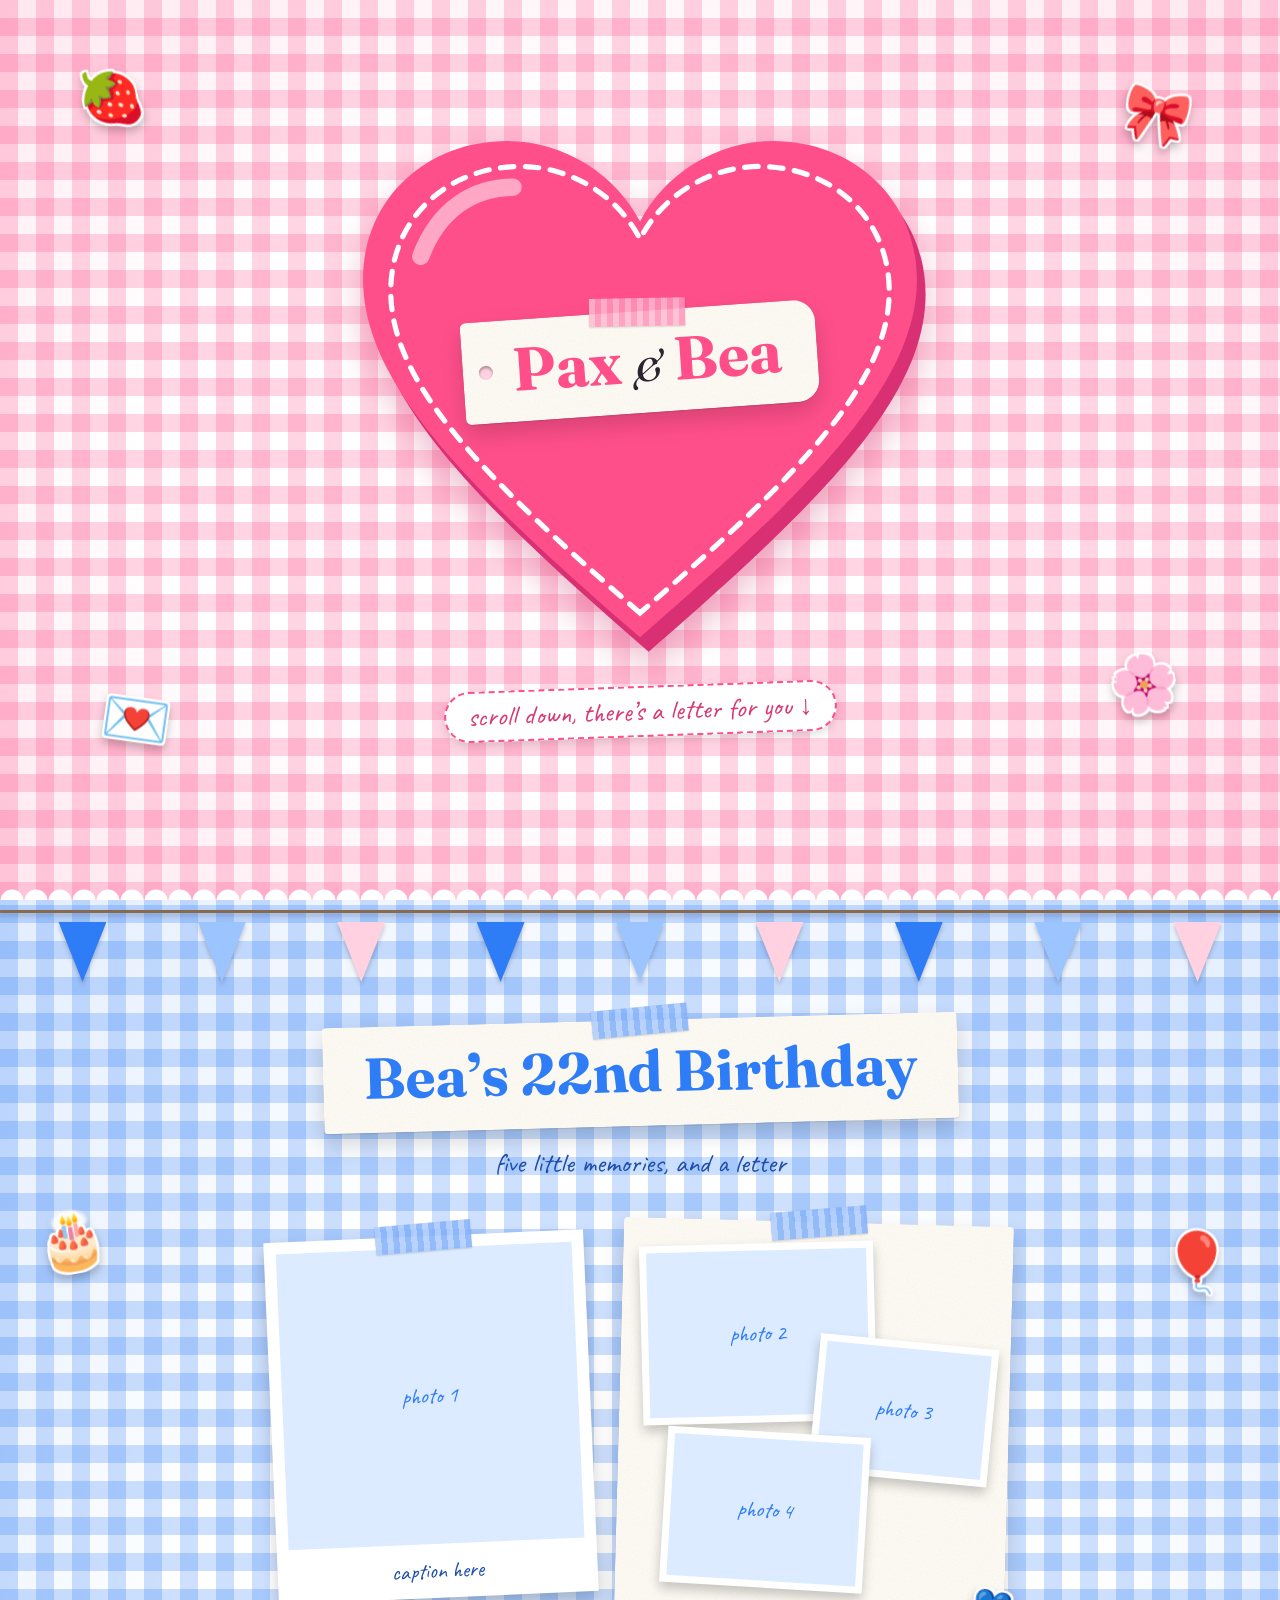
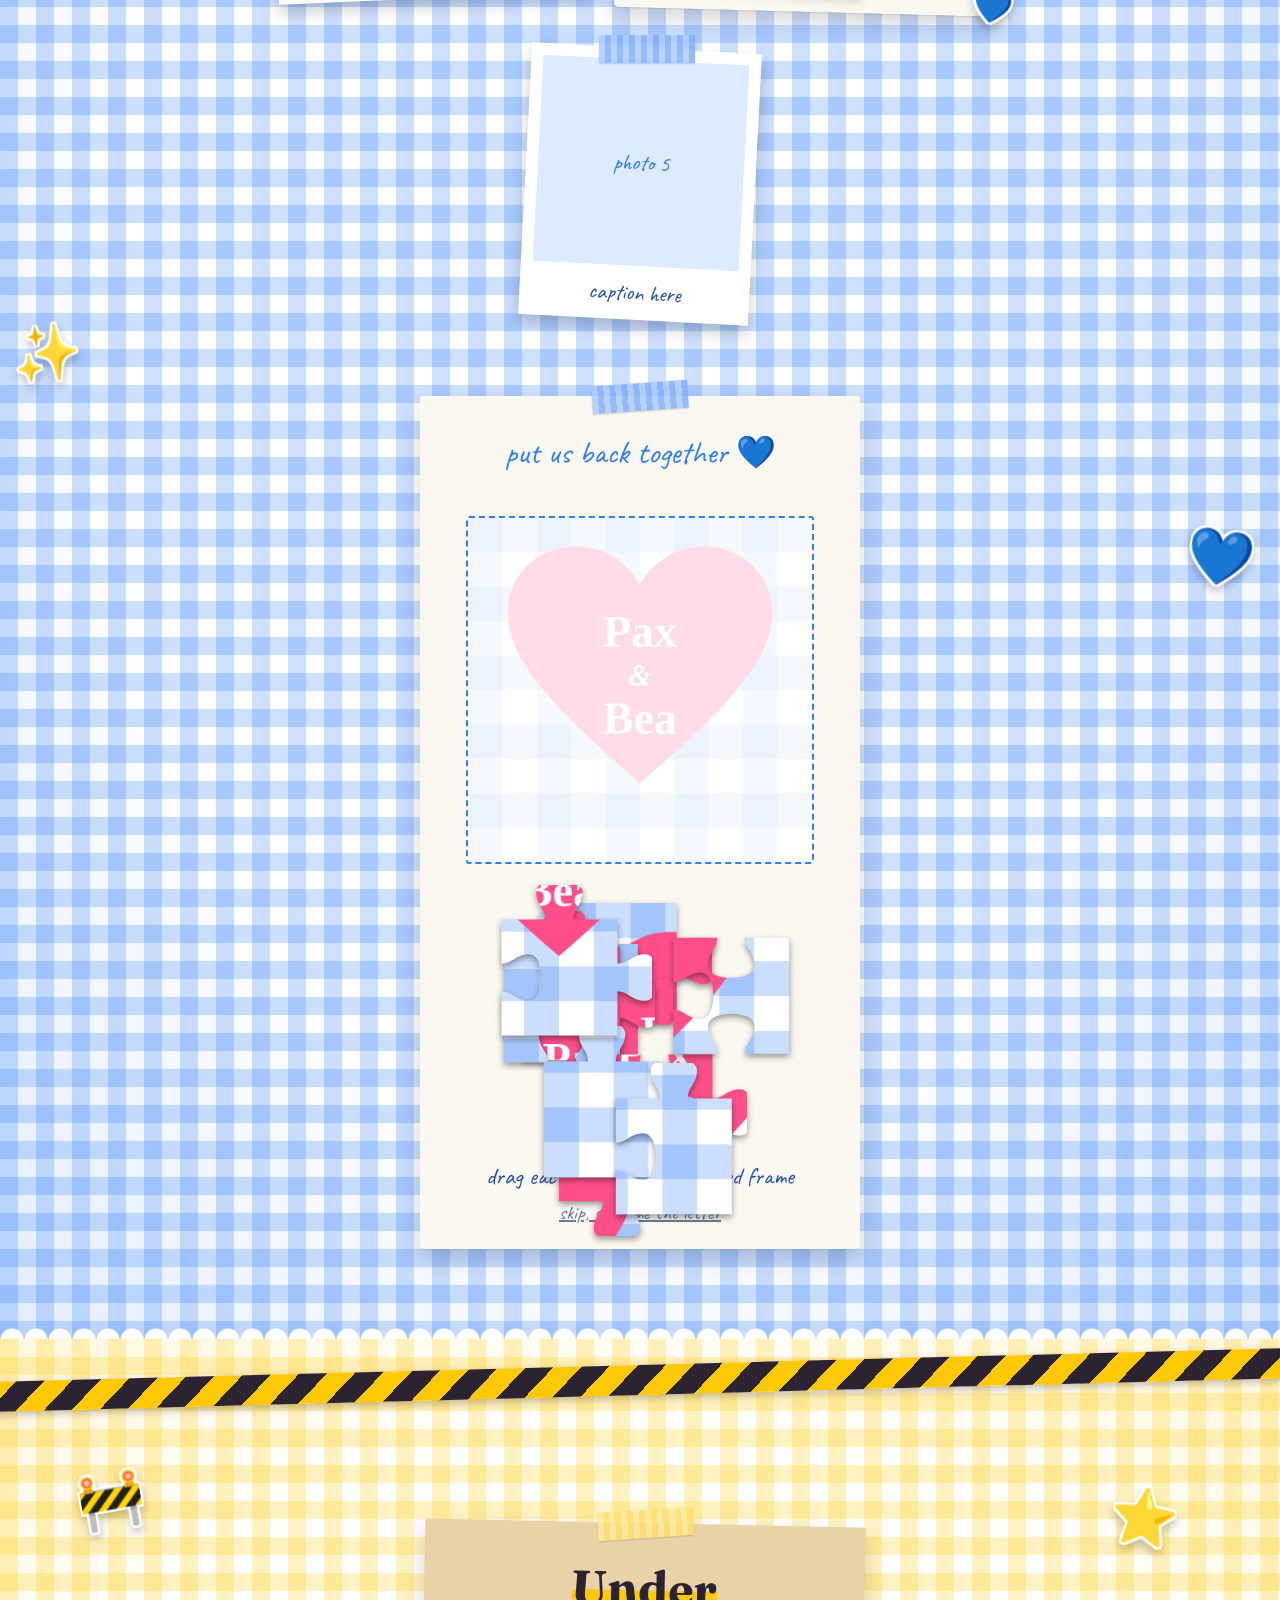
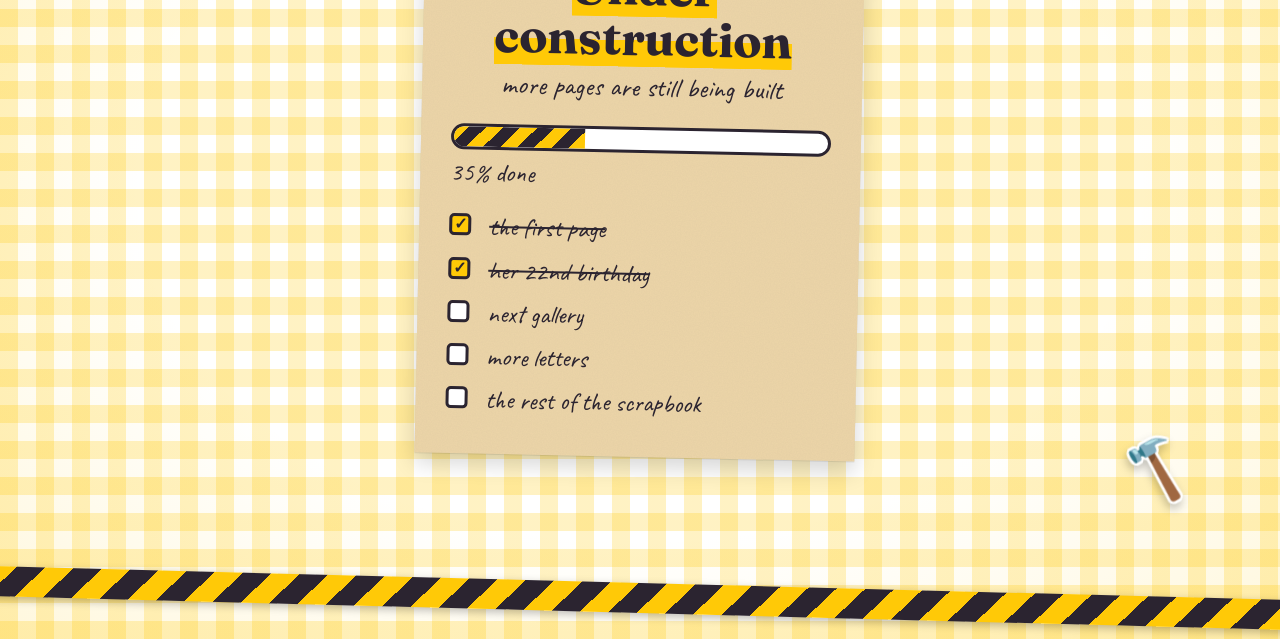
==== pax-and-bea.html @ ce7a35ae "First Commit" ====
<!DOCTYPE html>
<html lang="en">
<head>
<meta charset="utf-8">
<meta name="viewport" content="width=device-width, initial-scale=1, viewport-fit=cover">
<title>Pax &amp; Bea</title>
<link href="https://fonts.googleapis.com/css2?family=Caveat:wght@500;700&family=Fraunces:ital,opsz,wght@0,9..144,700;1,9..144,400;1,9..144,700&display=swap" rel="stylesheet">
<style>
:root{--serif:"Fraunces",Georgia,serif;--hand:"Caveat","Comic Sans MS",cursive;--ink:#2b2430;--cream:#fffdf7;
--grain:url("data:image/svg+xml,%3Csvg xmlns='http://www.w3.org/2000/svg' width='160' height='160'%3E%3Cfilter id='n'%3E%3CfeTurbulence type='fractalNoise' baseFrequency='.8' numOctaves='2'/%3E%3CfeColorMatrix values='0 0 0 0 .45 0 0 0 0 .35 0 0 0 0 .25 0 0 0 .11 0'/%3E%3C/filter%3E%3Crect width='100%25' height='100%25' filter='url(%23n)'/%3E%3C/svg%3E");
color-scheme:light;box-sizing:border-box;padding-top:env(safe-area-inset-top,0px);padding-bottom:env(safe-area-inset-bottom,0px)}
*,*::before,*::after{box-sizing:inherit}
body{margin:0;background:#fff;color:var(--ink);font-family:var(--hand);font-size:1.4rem;line-height:1.3}
section{position:relative;overflow:hidden;min-height:100vh;min-height:100svh;padding:72px 20px 90px;display:flex;flex-direction:column;align-items:center;justify-content:center;text-align:center;--g:color-mix(in srgb,var(--c) 24%,transparent);
 background:radial-gradient(ellipse at center,transparent 55%,color-mix(in srgb,var(--c) 14%,transparent)),repeating-linear-gradient(0deg,var(--g) 0 18px,transparent 18px 36px),repeating-linear-gradient(90deg,var(--g) 0 18px,transparent 18px 36px),#fff}
section::after{content:"";position:absolute;left:0;right:0;bottom:-1px;height:14px;background:radial-gradient(circle at 12px 14px,#fff 11px,transparent 12px) 0 0/24px 14px repeat-x}
#construction::after{display:none}
h1,h2{font-family:var(--serif);margin:0;line-height:1.05;font-weight:700}
.st{position:absolute;font-size:clamp(2rem,7vw,3.4rem);transform:rotate(var(--r));filter:drop-shadow(2px 0 0 #fff) drop-shadow(-2px 0 0 #fff) drop-shadow(0 2px 0 #fff) drop-shadow(0 -2px 0 #fff) drop-shadow(0 5px 4px rgba(0,0,0,.22));z-index:3;pointer-events:none}
.tape{position:absolute;width:96px;height:28px;top:-13px;left:calc(50% - 48px);transform:rotate(var(--r,-4deg));z-index:2;opacity:.85;box-shadow:0 1px 2px rgba(0,0,0,.18);
 background:repeating-linear-gradient(90deg,rgba(255,255,255,.35) 0 6px,transparent 6px 12px),color-mix(in srgb,var(--c) 60%,#fff)}
.paper{position:relative;background:var(--grain),var(--cream);box-shadow:0 10px 22px rgba(0,0,0,.16),0 1px 0 rgba(0,0,0,.08)}

/* title */
#title{--c:#ff4f8b}
.heartwrap{position:relative;width:min(92vw,600px);animation:beat 1.6s ease-out 1}
.heartwrap svg{width:100%;height:auto;display:block;filter:drop-shadow(0 18px 18px rgba(200,40,100,.32))}
.label{position:absolute;left:50%;top:45%;transform:translate(-50%,-50%) rotate(-4deg);padding:18px 36px 20px 50px;border-radius:6px 22px 22px 6px;white-space:nowrap}
.label::after{content:"";position:absolute;left:16px;top:50%;margin-top:-7px;width:14px;height:14px;border-radius:50%;background:#ffd1e1;box-shadow:inset 0 2px 3px rgba(0,0,0,.35)}
.label h1{font-size:clamp(2rem,9vw,3.8rem);color:#ff4f8b}
.label h1 i{font-weight:400;font-size:.7em;color:var(--ink)}
.note{margin-top:26px;font-size:1.7rem;color:#d63a74;transform:rotate(-2deg);background:#fff;padding:6px 22px;border-radius:30px;box-shadow:0 4px 10px rgba(0,0,0,.12);border:2px dashed #ff4f8b}
@keyframes beat{0%{transform:scale(.8)}30%{transform:scale(1.05)}50%{transform:scale(.98)}70%{transform:scale(1.03)}100%{transform:scale(1)}}

/* birthday */
#birthday{--c:#2f7df6;justify-content:flex-start;padding-top:120px}
.bunt{position:absolute;top:0;left:0;right:0;height:86px;display:flex;justify-content:space-around;padding:14px 1% 0;filter:drop-shadow(0 3px 2px rgba(0,0,0,.2))}
.bunt::before{content:"";position:absolute;left:-2%;right:-2%;top:10px;border-top:3px solid #8a6a4f;border-radius:50%/20px}
.bunt i{flex:1;max-width:48px;height:60px;margin-top:8px;clip-path:polygon(0 0,100% 0,50% 100%);background:#2f7df6}
.bunt i:nth-child(3n+2){background:#9cc4ff}.bunt i:nth-child(3n){background:#ffd1e1}
.ribbon{padding:22px 40px 24px;margin-bottom:6px;transform:rotate(-1.5deg);border-radius:4px}
.ribbon h2{font-size:clamp(2rem,7vw,3.6rem);color:#2f7df6}
.sub{font-size:1.7rem;margin:14px 0 40px;color:#1f4fa8}
.board{display:flex;flex-wrap:wrap;justify-content:center;align-items:center;gap:36px 28px;width:min(100%,980px)}
.pol{position:relative;background:#fff;padding:12px 12px 54px;width:min(44vw,230px);margin:0;box-shadow:0 8px 16px rgba(0,0,0,.2);transform:rotate(var(--r,-2deg));transition:transform .25s}
.pol:hover{transform:rotate(0) scale(1.04);z-index:4}
.pol:first-child{width:min(86vw,320px);--r:-2.5deg}.pol:last-child{--r:3deg}
.img{position:relative;aspect-ratio:1;background:#dcebff;display:flex;align-items:center;justify-content:center;color:#2f7df6;overflow:hidden}
.img img{position:absolute;inset:0;width:100%;height:100%;object-fit:cover}
.pol p{position:absolute;left:0;right:0;bottom:13px;margin:0;color:#1f4fa8}
.collage{position:relative;width:min(92vw,390px);aspect-ratio:1;transform:rotate(1.5deg);border-radius:4px}
.collage .c{position:absolute;background:#fff;padding:7px;box-shadow:0 6px 12px rgba(0,0,0,.22)}
.collage .img{aspect-ratio:4/3}
.c1{left:5%;top:6%;width:60%;transform:rotate(-3deg)}.c2{right:4%;top:30%;width:46%;transform:rotate(4deg)}.c3{left:12%;bottom:6%;width:52%;transform:rotate(2deg)}

/* puzzle */
.puzzle{margin-top:76px;padding:36px 16px 16px;width:min(100%,440px);border-radius:4px}
.ptitle{font-size:2rem;margin:0 0 8px;color:#2f7df6}
.stage{position:relative;width:100%;touch-action:pan-y}
.ghost{position:absolute;border:2px dashed #2f7df6;border-radius:3px}
.pc{position:absolute;cursor:grab;touch-action:none;filter:drop-shadow(0 3px 3px rgba(0,0,0,.4))}
.pc.up{cursor:grabbing;filter:drop-shadow(0 12px 10px rgba(0,0,0,.35))}
.pc.lock{filter:none;pointer-events:none;transition:left .15s,top .15s}
.pi{width:100%;height:100%}
.pmsg{margin:6px 0 0;font-size:1.5rem;color:#1f4fa8}
.skip{font-family:var(--hand);font-size:1.25rem;background:none;border:0;color:#6a7b9a;text-decoration:underline;cursor:pointer;padding:8px}
.letter{position:relative;margin-top:70px;width:min(100%,600px);padding:52px 30px 30px 62px;text-align:left;transform:rotate(.8deg);
 background:var(--grain),repeating-linear-gradient(transparent 0 33px,#bcd5ff 33px 34px) 0 24px,var(--cream);box-shadow:0 10px 22px rgba(0,0,0,.18)}
.letter::before{content:"";position:absolute;left:46px;top:0;bottom:0;border-left:2px solid #ff9bb8}
.letter p{margin:0 0 34px;font-size:1.65rem;line-height:34px}
.letter .sign{text-align:right;color:#2f7df6;font-size:2rem;margin:0}
.stamp{position:absolute;right:18px;top:14px;width:58px;height:72px;background:#fff;border:3px dotted #2f7df6;display:grid;place-items:center;font:700 1.8rem var(--serif);color:#2f7df6;transform:rotate(4deg);box-shadow:0 2px 4px rgba(0,0,0,.15)}
.letter.locked{display:none}
.letter.reveal{animation:slide .9s ease-out}
@keyframes slide{from{opacity:0;transform:translateY(50px) rotate(.8deg)}to{opacity:1;transform:rotate(.8deg)}}

/* construction */
#construction{--c:#ffc907}
.hz{position:absolute;left:-5%;width:110%;height:30px;background:repeating-linear-gradient(-45deg,#ffc907 0 20px,#2b2430 20px 40px);box-shadow:0 3px 8px rgba(0,0,0,.25);z-index:2}
.hz.t{top:26px;transform:rotate(-1.5deg)}.hz.b{bottom:26px;transform:rotate(1.5deg)}
.kraft{background:var(--grain),#ecd5a8;padding:40px 30px 32px;width:min(100%,440px);transform:rotate(1.2deg);margin-top:20px;text-align:left}
.kraft h2{font-size:clamp(2rem,7vw,3rem);text-align:center;margin-bottom:6px}
.kraft h2 span{background:linear-gradient(transparent 55%,#ffc907 55%)}
.kraft .sub{text-align:center;color:var(--ink);margin:6px 0 22px}
.bar{height:26px;border-radius:13px;background:#fff;border:3px solid var(--ink);overflow:hidden}
.bar i{display:block;width:35%;height:100%;background:repeating-linear-gradient(-45deg,#ffc907 0 12px,#2b2430 12px 24px)}
.pct{font-size:1.6rem;margin:6px 0 16px}
ul{list-style:none;margin:0;padding:0}
li{padding:5px 0 5px 40px;position:relative;font-size:1.6rem}
li::before{content:"";position:absolute;left:0;top:9px;width:22px;height:22px;border:3px solid var(--ink);border-radius:5px;background:#fff}
li.done::before{background:#ffc907;content:"✓";font-size:1rem;text-align:center;line-height:16px;font-weight:700}
li.done{text-decoration:line-through;text-decoration-thickness:2px}
@media (max-width:520px){.letter{padding:48px 16px 24px 44px}.letter::before{left:30px}.label{padding:14px 20px 16px 38px}.label::after{left:12px}}
@media (prefers-reduced-motion:reduce){.heartwrap,.letter.reveal{animation:none}.pol{transition:none}}
</style>
</head>
<body>

<section id="title">
  <span class="st" style="--r:-12deg;top:7%;left:6%">🍓</span>
  <span class="st" style="--r:14deg;top:9%;right:7%">🎀</span>
  <span class="st" style="--r:8deg;bottom:16%;left:8%">💌</span>
  <span class="st" style="--r:-10deg;bottom:20%;right:8%">🌸</span>
  <div class="heartwrap">
    <svg viewBox="-2 -2 104 94" role="img" aria-label="A stitched pink heart">
      <path fill="#d83073" transform="translate(1.5 2.5)" d="M50 88C20 62 2 44 2 26 2 12 13 2 27 2c10 0 19 6 23 14C54 8 63 2 73 2c14 0 25 10 25 24 0 18-18 36-48 62z"/>
      <path fill="#ff4f8b" d="M50 88C20 62 2 44 2 26 2 12 13 2 27 2c10 0 19 6 23 14C54 8 63 2 73 2c14 0 25 10 25 24 0 18-18 36-48 62z"/>
      <path fill="none" stroke="#fff" stroke-width="1" stroke-dasharray="2.6 2.2" stroke-linecap="round" transform="translate(50 46) scale(.9) translate(-50 -46)" d="M50 88C20 62 2 44 2 26 2 12 13 2 27 2c10 0 19 6 23 14C54 8 63 2 73 2c14 0 25 10 25 24 0 18-18 36-48 62z"/>
      <path d="M12 22c3-8 9-12 16-12" stroke="#fff" stroke-width="3" stroke-linecap="round" fill="none" opacity=".5"/>
    </svg>
    <div class="label paper"><span class="tape" style="--r:3deg"></span><h1>Pax <i>&amp;</i> Bea</h1></div>
  </div>
  <p class="note">scroll down, there’s a letter for you ↓</p>
</section>

<section id="birthday">
  <div class="bunt"><i></i><i></i><i></i><i></i><i></i><i></i><i></i><i></i><i></i></div>
  <span class="st" style="--r:-10deg;top:15%;left:3%">🎂</span>
  <span class="st" style="--r:12deg;top:16%;right:4%">🎈</span>
  <span class="st" style="--r:-6deg;top:50%;left:1%">✨</span>
  <span class="st" style="--r:9deg;top:60%;right:2%">💙</span>
  <div class="ribbon paper"><span class="tape"></span><h2>Bea’s 22nd Birthday</h2></div>
  <p class="sub">five little memories, and a letter</p>
  <div class="board">
    <!-- Photos: put <img src="photos/1.jpg" alt="..."> inside each .img div. Edit captions in the <p>. -->
    <figure class="pol"><span class="tape"></span><div class="img">photo 1</div><p>caption here</p></figure>
    <div class="collage paper"><span class="tape" style="--r:-6deg"></span>
      <div class="c c1"><div class="img">photo 2</div></div>
      <div class="c c2"><div class="img">photo 3</div></div>
      <div class="c c3"><div class="img">photo 4</div></div>
      <span class="st" style="--r:10deg;right:-8px;bottom:-12px;font-size:2rem">💙</span>
    </div>
    <figure class="pol"><span class="tape" style="--r:-3deg"></span><div class="img">photo 5</div><p>caption here</p></figure>
  </div>

  <!-- Puzzle photo: save your picture as photos/puzzle.jpg (it is cropped to a square). Until then a heart placeholder is used. -->
  <div class="puzzle paper">
    <span class="tape"></span>
    <p class="ptitle">put us back together 💙</p>
    <div class="stage" id="stage"></div>
    <p class="pmsg" id="pmsg">drag each piece onto the dotted frame</p>
    <button class="skip" id="skip" type="button">skip, show me the letter</button>
  </div>

  <article class="letter locked" id="letter">
    <span class="st" style="--r:-20deg;top:-26px;left:14px;font-size:2.4rem">📎</span>
    <div class="stamp">22</div>
    <p>Dear Bea,</p>
    <p>Your letter goes here. Start with the first thing you want her to read, then the memory you can’t stop thinking about.</p>
    <p>Happy 22nd, my love.</p>
    <p class="sign">Pax</p>
  </article>
</section>

<section id="construction">
  <div class="hz t"></div><div class="hz b"></div>
  <span class="st" style="--r:-10deg;top:14%;left:6%">🚧</span>
  <span class="st" style="--r:12deg;bottom:15%;right:7%">🔨</span>
  <span class="st" style="--r:8deg;top:16%;right:8%">⭐</span>
  <div class="kraft paper">
    <span class="tape" style="--r:-5deg"></span>
    <h2><span>Under construction</span></h2>
    <p class="sub">more pages are still being built</p>
    <div class="bar" role="progressbar" aria-valuenow="35" aria-valuemin="0" aria-valuemax="100"><i></i></div>
    <p class="pct">35% done</p>
    <ul>
      <li class="done">the first page</li>
      <li class="done">her 22nd birthday</li>
      <li>next gallery</li>
      <li>more letters</li>
      <li>the rest of the scrapbook</li>
    </ul>
  </div>
</section>

<script>
(function(){
var SRC="photos/puzzle.jpg";
var fb="data:image/svg+xml,"+encodeURIComponent('<svg xmlns="http://www.w3.org/2000/svg" width="300" height="300" viewBox="0 0 300 300"><defs><pattern id="g" width="60" height="60" patternUnits="userSpaceOnUse"><rect width="60" height="60" fill="#fff"/><rect width="30" height="60" fill="#2f7df6" opacity=".25"/><rect width="60" height="30" fill="#2f7df6" opacity=".25"/></pattern></defs><rect width="300" height="300" fill="url(#g)"/><g transform="translate(30 20) scale(2.4)"><path fill="#ff4f8b" d="M50 88C20 62 2 44 2 26 2 12 13 2 27 2c10 0 19 6 23 14C54 8 63 2 73 2c14 0 25 10 25 24 0 18-18 36-48 62z"/></g><g font-family="Georgia,serif" font-weight="700" fill="#fff" text-anchor="middle"><text x="150" y="112" font-size="40">Pax</text><text x="150" y="146" font-size="26" font-style="italic">&amp;</text><text x="150" y="188" font-size="40">Bea</text></g></svg>');
var stage=document.getElementById("stage"),msg=document.getElementById("pmsg"),skip=document.getElementById("skip"),letter=document.getElementById("letter");
var placed=0,z=10;
function show(){letter.classList.remove("locked");letter.classList.add("reveal");skip.hidden=true;letter.scrollIntoView({behavior:"smooth",block:"start"})}
skip.onclick=function(){msg.textContent="no pressure, here it is 💙";show()};
function prep(src,cb){var im=new Image();im.onload=function(){try{var c=document.createElement("canvas"),m=Math.min(im.width,im.height);c.width=c.height=800;c.getContext("2d").drawImage(im,(im.width-m)/2,(im.height-m)/2,m,m,0,0,800,800);cb(c.toDataURL("image/jpeg",.9))}catch(e){cb(src)}};im.onerror=function(){if(src!==fb)prep(fb,cb)};im.src=src}
function build(url){
  var W=stage.clientWidth,s=Math.min(118,Math.floor(W/3.5)),p=Math.round(s*.3),B=s*3,ox=Math.round((W-B)/2),oy=p,bs=s+2*p;
  stage.style.height=(B+2*p+s*2.2)+"px";
  var g=document.createElement("div");g.className="ghost";
  g.style.cssText="left:"+ox+"px;top:"+oy+"px;width:"+B+"px;height:"+B+"px;background:linear-gradient(rgba(255,255,255,.8),rgba(255,255,255,.8)),url("+url+") 0 0/100% 100%";
  stage.appendChild(g);
  function wash(){var a=.8*(9-placed)/9;g.style.background="linear-gradient(rgba(255,255,255,"+a+"),rgba(255,255,255,"+a+")),url("+url+") 0 0/100% 100%"}
  var H=[],V=[],r,c,i;
  for(r=0;r<3;r++){H[r]=[];V[r]=[];for(c=0;c<3;c++){H[r][c]=Math.random()<.5?1:-1;V[r][c]=Math.random()<.5?1:-1}}
  function dir(r,c,k){return k==0?(r?-V[r-1][c]:0):k==1?(c<2?H[r][c]:0):k==2?(r<2?V[r][c]:0):(c?-H[r][c-1]:0)}
  var S=[[0,0],[s,0],[s,s],[0,s]],U=[[1,0],[0,1],[-1,0],[0,-1]],N=[[0,-1],[1,0],[0,1],[-1,0]];
  function path(r,c){
    var o="",k;
    for(k=0;k<4;k++){
      var d=dir(r,c,k);
      var q=function(a,b){return (p+S[k][0]+U[k][0]*a*s+N[k][0]*b*s*d).toFixed(2)+" "+(p+S[k][1]+U[k][1]*a*s+N[k][1]*b*s*d).toFixed(2)};
      if(!k)o+="M"+q(0,0);
      o+=d?"L"+q(.38,0)+"C"+q(.38,.1)+","+q(.3,.12)+","+q(.3,.24)+"C"+q(.3,.38)+","+q(.7,.38)+","+q(.7,.24)+"C"+q(.7,.12)+","+q(.62,.1)+","+q(.62,0)+"L"+q(1,0):"L"+q(1,0);
    }
    return o+"Z";
  }
  for(r=0;r<3;r++)for(c=0;c<3;c++)(function(r,c){
    var el=document.createElement("div"),pi=document.createElement("div");
    el.className="pc";pi.className="pi";
    pi.style.clipPath="path('"+path(r,c)+"')";
    pi.style.background="url("+url+") "+(p-c*s)+"px "+(p-r*s)+"px/"+B+"px "+B+"px";
    el.appendChild(pi);
    var tx=ox+c*s-p,ty=oy+r*s-p;
    el.style.cssText="width:"+bs+"px;height:"+bs+"px;left:"+Math.random()*(W-bs)+"px;top:"+(oy+B+Math.random()*(s*2.2-p))+"px";
    var dx=0,dy=0;
    el.onpointerdown=function(e){el.setPointerCapture(e.pointerId);dx=e.clientX-el.offsetLeft;dy=e.clientY-el.offsetTop;el.style.zIndex=++z;el.classList.add("up");e.preventDefault()};
    el.onpointermove=function(e){if(el.hasPointerCapture(e.pointerId)){el.style.left=(e.clientX-dx)+"px";el.style.top=(e.clientY-dy)+"px"}};
    el.onpointerup=function(){
      el.classList.remove("up");
      if(Math.hypot(el.offsetLeft-tx,el.offsetTop-ty)<s*.35){
        el.classList.add("lock");el.style.left=tx+"px";el.style.top=ty+"px";el.style.zIndex=1;placed++;wash();
        msg.textContent=placed+" of 9 in place";
        if(placed==9){msg.textContent="you did it! 💗 your letter is coming up";skip.hidden=true;g.style.border="0";setTimeout(show,1300)}
      }
    };
    stage.appendChild(el);
  })(r,c);
}
prep(SRC,build);
})();
</script>
</body>
</html>
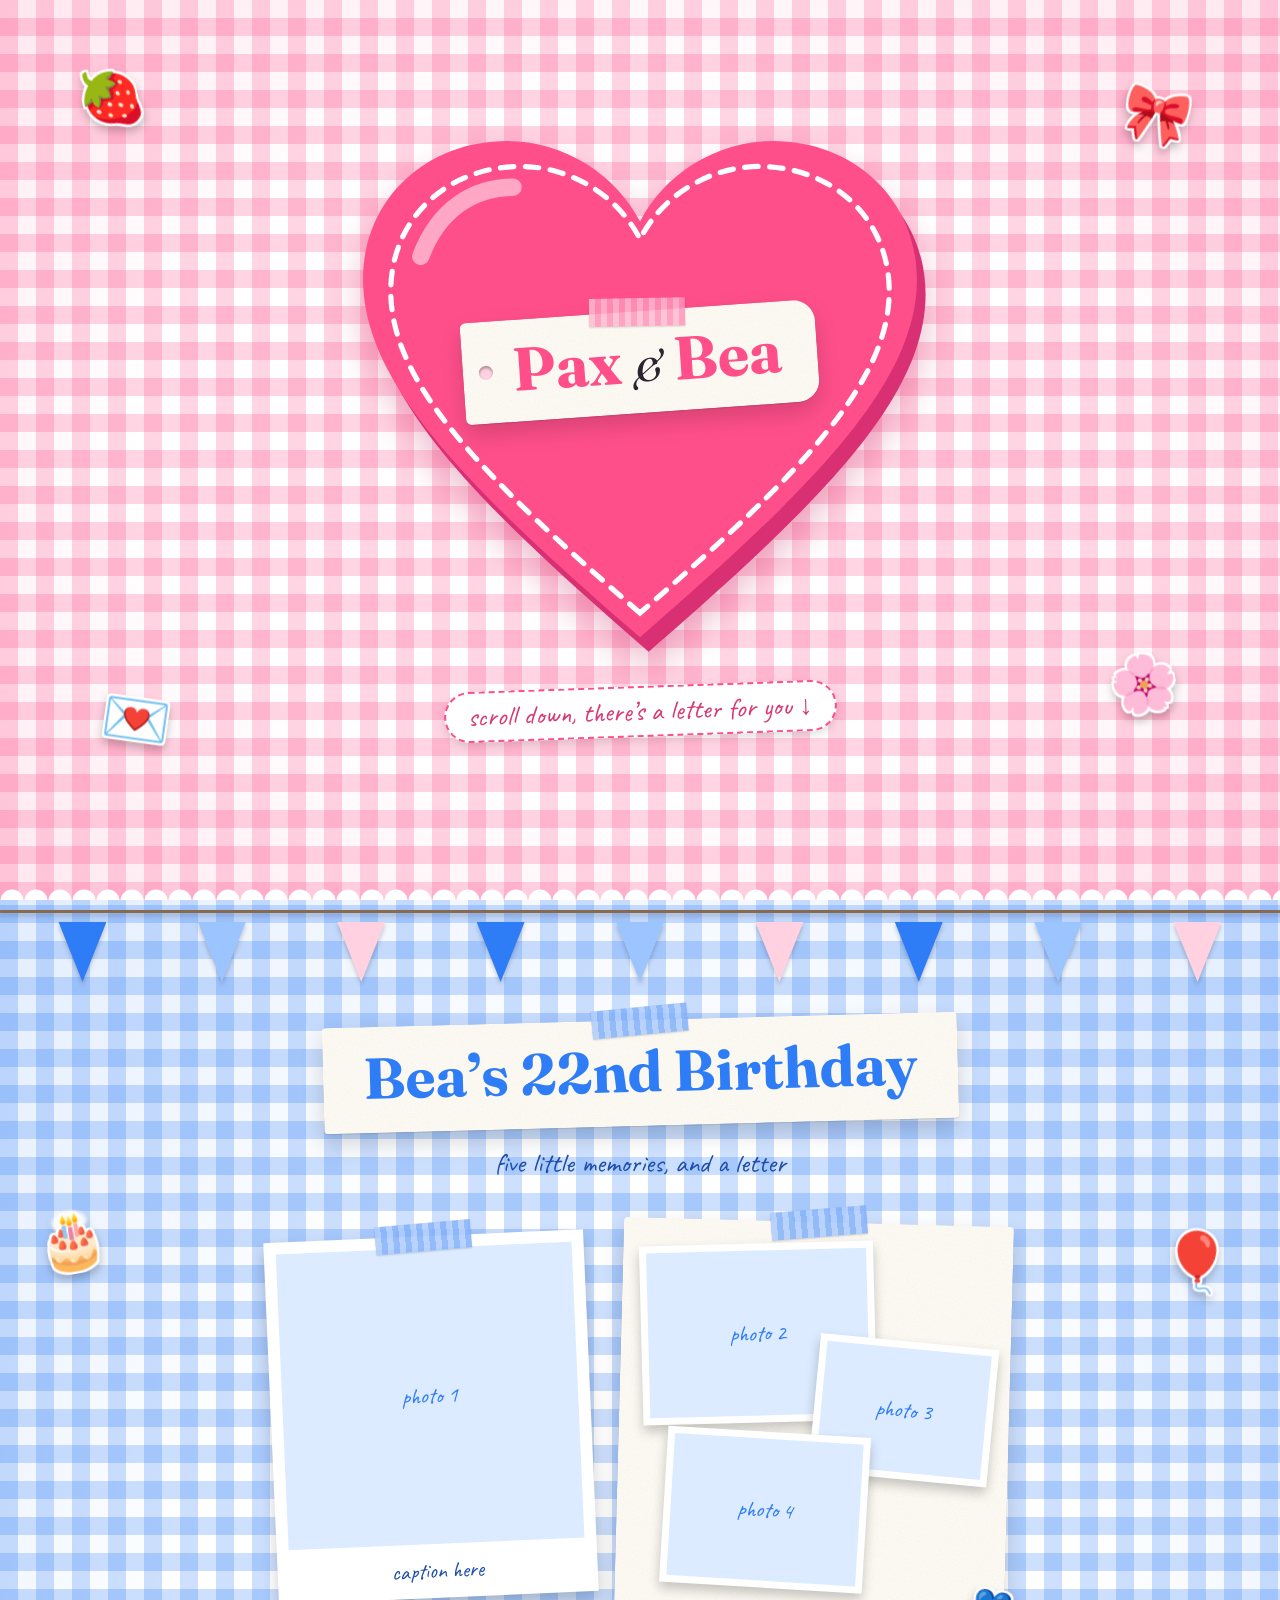
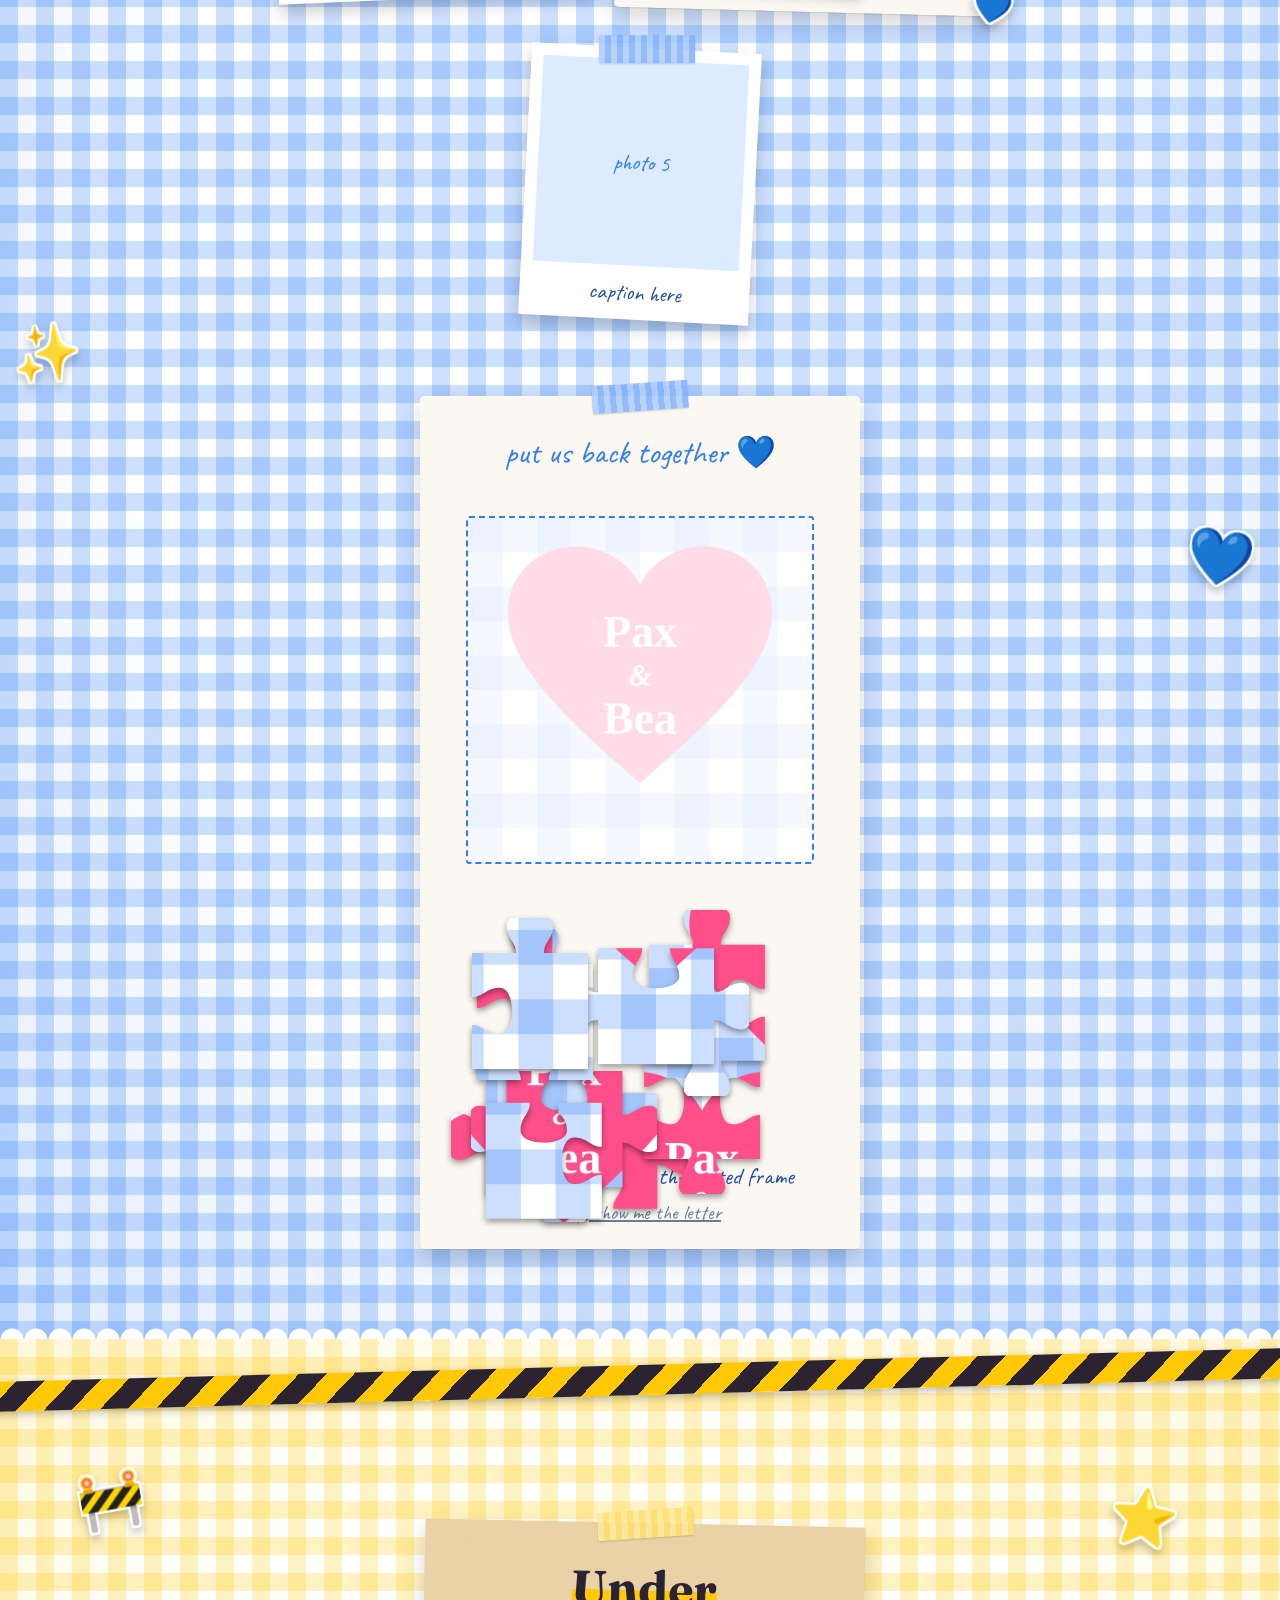
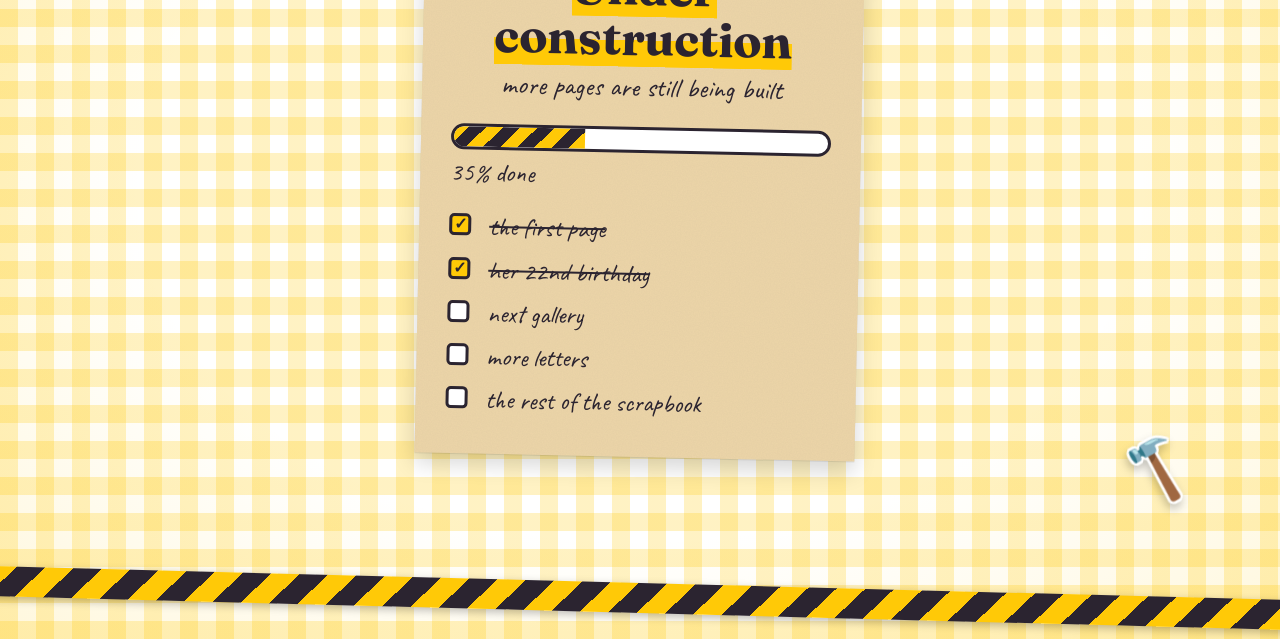
==== commit e94cdd40: "Split main file into three files html, css, and js" ====
--- a/pax-and-bea.html
+++ b/pax-and-bea.html
@@ -5,94 +5,7 @@
 <meta name="viewport" content="width=device-width, initial-scale=1, viewport-fit=cover">
 <title>Pax &amp; Bea</title>
 <link href="https://fonts.googleapis.com/css2?family=Caveat:wght@500;700&family=Fraunces:ital,opsz,wght@0,9..144,700;1,9..144,400;1,9..144,700&display=swap" rel="stylesheet">
-<style>
-:root{--serif:"Fraunces",Georgia,serif;--hand:"Caveat","Comic Sans MS",cursive;--ink:#2b2430;--cream:#fffdf7;
---grain:url("data:image/svg+xml,%3Csvg xmlns='http://www.w3.org/2000/svg' width='160' height='160'%3E%3Cfilter id='n'%3E%3CfeTurbulence type='fractalNoise' baseFrequency='.8' numOctaves='2'/%3E%3CfeColorMatrix values='0 0 0 0 .45 0 0 0 0 .35 0 0 0 0 .25 0 0 0 .11 0'/%3E%3C/filter%3E%3Crect width='100%25' height='100%25' filter='url(%23n)'/%3E%3C/svg%3E");
-color-scheme:light;box-sizing:border-box;padding-top:env(safe-area-inset-top,0px);padding-bottom:env(safe-area-inset-bottom,0px)}
-*,*::before,*::after{box-sizing:inherit}
-body{margin:0;background:#fff;color:var(--ink);font-family:var(--hand);font-size:1.4rem;line-height:1.3}
-section{position:relative;overflow:hidden;min-height:100vh;min-height:100svh;padding:72px 20px 90px;display:flex;flex-direction:column;align-items:center;justify-content:center;text-align:center;--g:color-mix(in srgb,var(--c) 24%,transparent);
- background:radial-gradient(ellipse at center,transparent 55%,color-mix(in srgb,var(--c) 14%,transparent)),repeating-linear-gradient(0deg,var(--g) 0 18px,transparent 18px 36px),repeating-linear-gradient(90deg,var(--g) 0 18px,transparent 18px 36px),#fff}
-section::after{content:"";position:absolute;left:0;right:0;bottom:-1px;height:14px;background:radial-gradient(circle at 12px 14px,#fff 11px,transparent 12px) 0 0/24px 14px repeat-x}
-#construction::after{display:none}
-h1,h2{font-family:var(--serif);margin:0;line-height:1.05;font-weight:700}
-.st{position:absolute;font-size:clamp(2rem,7vw,3.4rem);transform:rotate(var(--r));filter:drop-shadow(2px 0 0 #fff) drop-shadow(-2px 0 0 #fff) drop-shadow(0 2px 0 #fff) drop-shadow(0 -2px 0 #fff) drop-shadow(0 5px 4px rgba(0,0,0,.22));z-index:3;pointer-events:none}
-.tape{position:absolute;width:96px;height:28px;top:-13px;left:calc(50% - 48px);transform:rotate(var(--r,-4deg));z-index:2;opacity:.85;box-shadow:0 1px 2px rgba(0,0,0,.18);
- background:repeating-linear-gradient(90deg,rgba(255,255,255,.35) 0 6px,transparent 6px 12px),color-mix(in srgb,var(--c) 60%,#fff)}
-.paper{position:relative;background:var(--grain),var(--cream);box-shadow:0 10px 22px rgba(0,0,0,.16),0 1px 0 rgba(0,0,0,.08)}
-
-/* title */
-#title{--c:#ff4f8b}
-.heartwrap{position:relative;width:min(92vw,600px);animation:beat 1.6s ease-out 1}
-.heartwrap svg{width:100%;height:auto;display:block;filter:drop-shadow(0 18px 18px rgba(200,40,100,.32))}
-.label{position:absolute;left:50%;top:45%;transform:translate(-50%,-50%) rotate(-4deg);padding:18px 36px 20px 50px;border-radius:6px 22px 22px 6px;white-space:nowrap}
-.label::after{content:"";position:absolute;left:16px;top:50%;margin-top:-7px;width:14px;height:14px;border-radius:50%;background:#ffd1e1;box-shadow:inset 0 2px 3px rgba(0,0,0,.35)}
-.label h1{font-size:clamp(2rem,9vw,3.8rem);color:#ff4f8b}
-.label h1 i{font-weight:400;font-size:.7em;color:var(--ink)}
-.note{margin-top:26px;font-size:1.7rem;color:#d63a74;transform:rotate(-2deg);background:#fff;padding:6px 22px;border-radius:30px;box-shadow:0 4px 10px rgba(0,0,0,.12);border:2px dashed #ff4f8b}
-@keyframes beat{0%{transform:scale(.8)}30%{transform:scale(1.05)}50%{transform:scale(.98)}70%{transform:scale(1.03)}100%{transform:scale(1)}}
-
-/* birthday */
-#birthday{--c:#2f7df6;justify-content:flex-start;padding-top:120px}
-.bunt{position:absolute;top:0;left:0;right:0;height:86px;display:flex;justify-content:space-around;padding:14px 1% 0;filter:drop-shadow(0 3px 2px rgba(0,0,0,.2))}
-.bunt::before{content:"";position:absolute;left:-2%;right:-2%;top:10px;border-top:3px solid #8a6a4f;border-radius:50%/20px}
-.bunt i{flex:1;max-width:48px;height:60px;margin-top:8px;clip-path:polygon(0 0,100% 0,50% 100%);background:#2f7df6}
-.bunt i:nth-child(3n+2){background:#9cc4ff}.bunt i:nth-child(3n){background:#ffd1e1}
-.ribbon{padding:22px 40px 24px;margin-bottom:6px;transform:rotate(-1.5deg);border-radius:4px}
-.ribbon h2{font-size:clamp(2rem,7vw,3.6rem);color:#2f7df6}
-.sub{font-size:1.7rem;margin:14px 0 40px;color:#1f4fa8}
-.board{display:flex;flex-wrap:wrap;justify-content:center;align-items:center;gap:36px 28px;width:min(100%,980px)}
-.pol{position:relative;background:#fff;padding:12px 12px 54px;width:min(44vw,230px);margin:0;box-shadow:0 8px 16px rgba(0,0,0,.2);transform:rotate(var(--r,-2deg));transition:transform .25s}
-.pol:hover{transform:rotate(0) scale(1.04);z-index:4}
-.pol:first-child{width:min(86vw,320px);--r:-2.5deg}.pol:last-child{--r:3deg}
-.img{position:relative;aspect-ratio:1;background:#dcebff;display:flex;align-items:center;justify-content:center;color:#2f7df6;overflow:hidden}
-.img img{position:absolute;inset:0;width:100%;height:100%;object-fit:cover}
-.pol p{position:absolute;left:0;right:0;bottom:13px;margin:0;color:#1f4fa8}
-.collage{position:relative;width:min(92vw,390px);aspect-ratio:1;transform:rotate(1.5deg);border-radius:4px}
-.collage .c{position:absolute;background:#fff;padding:7px;box-shadow:0 6px 12px rgba(0,0,0,.22)}
-.collage .img{aspect-ratio:4/3}
-.c1{left:5%;top:6%;width:60%;transform:rotate(-3deg)}.c2{right:4%;top:30%;width:46%;transform:rotate(4deg)}.c3{left:12%;bottom:6%;width:52%;transform:rotate(2deg)}
-
-/* puzzle */
-.puzzle{margin-top:76px;padding:36px 16px 16px;width:min(100%,440px);border-radius:4px}
-.ptitle{font-size:2rem;margin:0 0 8px;color:#2f7df6}
-.stage{position:relative;width:100%;touch-action:pan-y}
-.ghost{position:absolute;border:2px dashed #2f7df6;border-radius:3px}
-.pc{position:absolute;cursor:grab;touch-action:none;filter:drop-shadow(0 3px 3px rgba(0,0,0,.4))}
-.pc.up{cursor:grabbing;filter:drop-shadow(0 12px 10px rgba(0,0,0,.35))}
-.pc.lock{filter:none;pointer-events:none;transition:left .15s,top .15s}
-.pi{width:100%;height:100%}
-.pmsg{margin:6px 0 0;font-size:1.5rem;color:#1f4fa8}
-.skip{font-family:var(--hand);font-size:1.25rem;background:none;border:0;color:#6a7b9a;text-decoration:underline;cursor:pointer;padding:8px}
-.letter{position:relative;margin-top:70px;width:min(100%,600px);padding:52px 30px 30px 62px;text-align:left;transform:rotate(.8deg);
- background:var(--grain),repeating-linear-gradient(transparent 0 33px,#bcd5ff 33px 34px) 0 24px,var(--cream);box-shadow:0 10px 22px rgba(0,0,0,.18)}
-.letter::before{content:"";position:absolute;left:46px;top:0;bottom:0;border-left:2px solid #ff9bb8}
-.letter p{margin:0 0 34px;font-size:1.65rem;line-height:34px}
-.letter .sign{text-align:right;color:#2f7df6;font-size:2rem;margin:0}
-.stamp{position:absolute;right:18px;top:14px;width:58px;height:72px;background:#fff;border:3px dotted #2f7df6;display:grid;place-items:center;font:700 1.8rem var(--serif);color:#2f7df6;transform:rotate(4deg);box-shadow:0 2px 4px rgba(0,0,0,.15)}
-.letter.locked{display:none}
-.letter.reveal{animation:slide .9s ease-out}
-@keyframes slide{from{opacity:0;transform:translateY(50px) rotate(.8deg)}to{opacity:1;transform:rotate(.8deg)}}
-
-/* construction */
-#construction{--c:#ffc907}
-.hz{position:absolute;left:-5%;width:110%;height:30px;background:repeating-linear-gradient(-45deg,#ffc907 0 20px,#2b2430 20px 40px);box-shadow:0 3px 8px rgba(0,0,0,.25);z-index:2}
-.hz.t{top:26px;transform:rotate(-1.5deg)}.hz.b{bottom:26px;transform:rotate(1.5deg)}
-.kraft{background:var(--grain),#ecd5a8;padding:40px 30px 32px;width:min(100%,440px);transform:rotate(1.2deg);margin-top:20px;text-align:left}
-.kraft h2{font-size:clamp(2rem,7vw,3rem);text-align:center;margin-bottom:6px}
-.kraft h2 span{background:linear-gradient(transparent 55%,#ffc907 55%)}
-.kraft .sub{text-align:center;color:var(--ink);margin:6px 0 22px}
-.bar{height:26px;border-radius:13px;background:#fff;border:3px solid var(--ink);overflow:hidden}
-.bar i{display:block;width:35%;height:100%;background:repeating-linear-gradient(-45deg,#ffc907 0 12px,#2b2430 12px 24px)}
-.pct{font-size:1.6rem;margin:6px 0 16px}
-ul{list-style:none;margin:0;padding:0}
-li{padding:5px 0 5px 40px;position:relative;font-size:1.6rem}
-li::before{content:"";position:absolute;left:0;top:9px;width:22px;height:22px;border:3px solid var(--ink);border-radius:5px;background:#fff}
-li.done::before{background:#ffc907;content:"✓";font-size:1rem;text-align:center;line-height:16px;font-weight:700}
-li.done{text-decoration:line-through;text-decoration-thickness:2px}
-@media (max-width:520px){.letter{padding:48px 16px 24px 44px}.letter::before{left:30px}.label{padding:14px 20px 16px 38px}.label::after{left:12px}}
-@media (prefers-reduced-motion:reduce){.heartwrap,.letter.reveal{animation:none}.pol{transition:none}}
-</style>
+<link rel="stylesheet" href="styles.css">
 </head>
 <body>
 
@@ -173,60 +86,6 @@
   </div>
 </section>
 
-<script>
-(function(){
-var SRC="photos/puzzle.jpg";
-var fb="data:image/svg+xml,"+encodeURIComponent('<svg xmlns="http://www.w3.org/2000/svg" width="300" height="300" viewBox="0 0 300 300"><defs><pattern id="g" width="60" height="60" patternUnits="userSpaceOnUse"><rect width="60" height="60" fill="#fff"/><rect width="30" height="60" fill="#2f7df6" opacity=".25"/><rect width="60" height="30" fill="#2f7df6" opacity=".25"/></pattern></defs><rect width="300" height="300" fill="url(#g)"/><g transform="translate(30 20) scale(2.4)"><path fill="#ff4f8b" d="M50 88C20 62 2 44 2 26 2 12 13 2 27 2c10 0 19 6 23 14C54 8 63 2 73 2c14 0 25 10 25 24 0 18-18 36-48 62z"/></g><g font-family="Georgia,serif" font-weight="700" fill="#fff" text-anchor="middle"><text x="150" y="112" font-size="40">Pax</text><text x="150" y="146" font-size="26" font-style="italic">&amp;</text><text x="150" y="188" font-size="40">Bea</text></g></svg>');
-var stage=document.getElementById("stage"),msg=document.getElementById("pmsg"),skip=document.getElementById("skip"),letter=document.getElementById("letter");
-var placed=0,z=10;
-function show(){letter.classList.remove("locked");letter.classList.add("reveal");skip.hidden=true;letter.scrollIntoView({behavior:"smooth",block:"start"})}
-skip.onclick=function(){msg.textContent="no pressure, here it is 💙";show()};
-function prep(src,cb){var im=new Image();im.onload=function(){try{var c=document.createElement("canvas"),m=Math.min(im.width,im.height);c.width=c.height=800;c.getContext("2d").drawImage(im,(im.width-m)/2,(im.height-m)/2,m,m,0,0,800,800);cb(c.toDataURL("image/jpeg",.9))}catch(e){cb(src)}};im.onerror=function(){if(src!==fb)prep(fb,cb)};im.src=src}
-function build(url){
-  var W=stage.clientWidth,s=Math.min(118,Math.floor(W/3.5)),p=Math.round(s*.3),B=s*3,ox=Math.round((W-B)/2),oy=p,bs=s+2*p;
-  stage.style.height=(B+2*p+s*2.2)+"px";
-  var g=document.createElement("div");g.className="ghost";
-  g.style.cssText="left:"+ox+"px;top:"+oy+"px;width:"+B+"px;height:"+B+"px;background:linear-gradient(rgba(255,255,255,.8),rgba(255,255,255,.8)),url("+url+") 0 0/100% 100%";
-  stage.appendChild(g);
-  function wash(){var a=.8*(9-placed)/9;g.style.background="linear-gradient(rgba(255,255,255,"+a+"),rgba(255,255,255,"+a+")),url("+url+") 0 0/100% 100%"}
-  var H=[],V=[],r,c,i;
-  for(r=0;r<3;r++){H[r]=[];V[r]=[];for(c=0;c<3;c++){H[r][c]=Math.random()<.5?1:-1;V[r][c]=Math.random()<.5?1:-1}}
-  function dir(r,c,k){return k==0?(r?-V[r-1][c]:0):k==1?(c<2?H[r][c]:0):k==2?(r<2?V[r][c]:0):(c?-H[r][c-1]:0)}
-  var S=[[0,0],[s,0],[s,s],[0,s]],U=[[1,0],[0,1],[-1,0],[0,-1]],N=[[0,-1],[1,0],[0,1],[-1,0]];
-  function path(r,c){
-    var o="",k;
-    for(k=0;k<4;k++){
-      var d=dir(r,c,k);
-      var q=function(a,b){return (p+S[k][0]+U[k][0]*a*s+N[k][0]*b*s*d).toFixed(2)+" "+(p+S[k][1]+U[k][1]*a*s+N[k][1]*b*s*d).toFixed(2)};
-      if(!k)o+="M"+q(0,0);
-      o+=d?"L"+q(.38,0)+"C"+q(.38,.1)+","+q(.3,.12)+","+q(.3,.24)+"C"+q(.3,.38)+","+q(.7,.38)+","+q(.7,.24)+"C"+q(.7,.12)+","+q(.62,.1)+","+q(.62,0)+"L"+q(1,0):"L"+q(1,0);
-    }
-    return o+"Z";
-  }
-  for(r=0;r<3;r++)for(c=0;c<3;c++)(function(r,c){
-    var el=document.createElement("div"),pi=document.createElement("div");
-    el.className="pc";pi.className="pi";
-    pi.style.clipPath="path('"+path(r,c)+"')";
-    pi.style.background="url("+url+") "+(p-c*s)+"px "+(p-r*s)+"px/"+B+"px "+B+"px";
-    el.appendChild(pi);
-    var tx=ox+c*s-p,ty=oy+r*s-p;
-    el.style.cssText="width:"+bs+"px;height:"+bs+"px;left:"+Math.random()*(W-bs)+"px;top:"+(oy+B+Math.random()*(s*2.2-p))+"px";
-    var dx=0,dy=0;
-    el.onpointerdown=function(e){el.setPointerCapture(e.pointerId);dx=e.clientX-el.offsetLeft;dy=e.clientY-el.offsetTop;el.style.zIndex=++z;el.classList.add("up");e.preventDefault()};
-    el.onpointermove=function(e){if(el.hasPointerCapture(e.pointerId)){el.style.left=(e.clientX-dx)+"px";el.style.top=(e.clientY-dy)+"px"}};
-    el.onpointerup=function(){
-      el.classList.remove("up");
-      if(Math.hypot(el.offsetLeft-tx,el.offsetTop-ty)<s*.35){
-        el.classList.add("lock");el.style.left=tx+"px";el.style.top=ty+"px";el.style.zIndex=1;placed++;wash();
-        msg.textContent=placed+" of 9 in place";
-        if(placed==9){msg.textContent="you did it! 💗 your letter is coming up";skip.hidden=true;g.style.border="0";setTimeout(show,1300)}
-      }
-    };
-    stage.appendChild(el);
-  })(r,c);
-}
-prep(SRC,build);
-})();
-</script>
+<script src="script.js"></script>
 </body>
 </html>
--- a/styles.css
+++ b/styles.css
@@ -0,0 +1,86 @@
+:root{--serif:"Fraunces",Georgia,serif;--hand:"Caveat","Comic Sans MS",cursive;--ink:#2b2430;--cream:#fffdf7;
+--grain:url("data:image/svg+xml,%3Csvg xmlns='http://www.w3.org/2000/svg' width='160' height='160'%3E%3Cfilter id='n'%3E%3CfeTurbulence type='fractalNoise' baseFrequency='.8' numOctaves='2'/%3E%3CfeColorMatrix values='0 0 0 0 .45 0 0 0 0 .35 0 0 0 0 .25 0 0 0 .11 0'/%3E%3C/filter%3E%3Crect width='100%25' height='100%25' filter='url(%23n)'/%3E%3C/svg%3E");
+color-scheme:light;box-sizing:border-box;padding-top:env(safe-area-inset-top,0px);padding-bottom:env(safe-area-inset-bottom,0px)}
+*,*::before,*::after{box-sizing:inherit}
+body{margin:0;background:#fff;color:var(--ink);font-family:var(--hand);font-size:1.4rem;line-height:1.3}
+section{position:relative;overflow:hidden;min-height:100vh;min-height:100svh;padding:72px 20px 90px;display:flex;flex-direction:column;align-items:center;justify-content:center;text-align:center;--g:color-mix(in srgb,var(--c) 24%,transparent);
+ background:radial-gradient(ellipse at center,transparent 55%,color-mix(in srgb,var(--c) 14%,transparent)),repeating-linear-gradient(0deg,var(--g) 0 18px,transparent 18px 36px),repeating-linear-gradient(90deg,var(--g) 0 18px,transparent 18px 36px),#fff}
+section::after{content:"";position:absolute;left:0;right:0;bottom:-1px;height:14px;background:radial-gradient(circle at 12px 14px,#fff 11px,transparent 12px) 0 0/24px 14px repeat-x}
+#construction::after{display:none}
+h1,h2{font-family:var(--serif);margin:0;line-height:1.05;font-weight:700}
+.st{position:absolute;font-size:clamp(2rem,7vw,3.4rem);transform:rotate(var(--r));filter:drop-shadow(2px 0 0 #fff) drop-shadow(-2px 0 0 #fff) drop-shadow(0 2px 0 #fff) drop-shadow(0 -2px 0 #fff) drop-shadow(0 5px 4px rgba(0,0,0,.22));z-index:3;pointer-events:none}
+.tape{position:absolute;width:96px;height:28px;top:-13px;left:calc(50% - 48px);transform:rotate(var(--r,-4deg));z-index:2;opacity:.85;box-shadow:0 1px 2px rgba(0,0,0,.18);
+ background:repeating-linear-gradient(90deg,rgba(255,255,255,.35) 0 6px,transparent 6px 12px),color-mix(in srgb,var(--c) 60%,#fff)}
+.paper{position:relative;background:var(--grain),var(--cream);box-shadow:0 10px 22px rgba(0,0,0,.16),0 1px 0 rgba(0,0,0,.08)}
+
+/* title */
+#title{--c:#ff4f8b}
+.heartwrap{position:relative;width:min(92vw,600px);animation:beat 1.6s ease-out 1}
+.heartwrap svg{width:100%;height:auto;display:block;filter:drop-shadow(0 18px 18px rgba(200,40,100,.32))}
+.label{position:absolute;left:50%;top:45%;transform:translate(-50%,-50%) rotate(-4deg);padding:18px 36px 20px 50px;border-radius:6px 22px 22px 6px;white-space:nowrap}
+.label::after{content:"";position:absolute;left:16px;top:50%;margin-top:-7px;width:14px;height:14px;border-radius:50%;background:#ffd1e1;box-shadow:inset 0 2px 3px rgba(0,0,0,.35)}
+.label h1{font-size:clamp(2rem,9vw,3.8rem);color:#ff4f8b}
+.label h1 i{font-weight:400;font-size:.7em;color:var(--ink)}
+.note{margin-top:26px;font-size:1.7rem;color:#d63a74;transform:rotate(-2deg);background:#fff;padding:6px 22px;border-radius:30px;box-shadow:0 4px 10px rgba(0,0,0,.12);border:2px dashed #ff4f8b}
+@keyframes beat{0%{transform:scale(.8)}30%{transform:scale(1.05)}50%{transform:scale(.98)}70%{transform:scale(1.03)}100%{transform:scale(1)}}
+
+/* birthday */
+#birthday{--c:#2f7df6;justify-content:flex-start;padding-top:120px}
+.bunt{position:absolute;top:0;left:0;right:0;height:86px;display:flex;justify-content:space-around;padding:14px 1% 0;filter:drop-shadow(0 3px 2px rgba(0,0,0,.2))}
+.bunt::before{content:"";position:absolute;left:-2%;right:-2%;top:10px;border-top:3px solid #8a6a4f;border-radius:50%/20px}
+.bunt i{flex:1;max-width:48px;height:60px;margin-top:8px;clip-path:polygon(0 0,100% 0,50% 100%);background:#2f7df6}
+.bunt i:nth-child(3n+2){background:#9cc4ff}.bunt i:nth-child(3n){background:#ffd1e1}
+.ribbon{padding:22px 40px 24px;margin-bottom:6px;transform:rotate(-1.5deg);border-radius:4px}
+.ribbon h2{font-size:clamp(2rem,7vw,3.6rem);color:#2f7df6}
+.sub{font-size:1.7rem;margin:14px 0 40px;color:#1f4fa8}
+.board{display:flex;flex-wrap:wrap;justify-content:center;align-items:center;gap:36px 28px;width:min(100%,980px)}
+.pol{position:relative;background:#fff;padding:12px 12px 54px;width:min(44vw,230px);margin:0;box-shadow:0 8px 16px rgba(0,0,0,.2);transform:rotate(var(--r,-2deg));transition:transform .25s}
+.pol:hover{transform:rotate(0) scale(1.04);z-index:4}
+.pol:first-child{width:min(86vw,320px);--r:-2.5deg}.pol:last-child{--r:3deg}
+.img{position:relative;aspect-ratio:1;background:#dcebff;display:flex;align-items:center;justify-content:center;color:#2f7df6;overflow:hidden}
+.img img{position:absolute;inset:0;width:100%;height:100%;object-fit:cover}
+.pol p{position:absolute;left:0;right:0;bottom:13px;margin:0;color:#1f4fa8}
+.collage{position:relative;width:min(92vw,390px);aspect-ratio:1;transform:rotate(1.5deg);border-radius:4px}
+.collage .c{position:absolute;background:#fff;padding:7px;box-shadow:0 6px 12px rgba(0,0,0,.22)}
+.collage .img{aspect-ratio:4/3}
+.c1{left:5%;top:6%;width:60%;transform:rotate(-3deg)}.c2{right:4%;top:30%;width:46%;transform:rotate(4deg)}.c3{left:12%;bottom:6%;width:52%;transform:rotate(2deg)}
+
+/* puzzle */
+.puzzle{margin-top:76px;padding:36px 16px 16px;width:min(100%,440px);border-radius:4px}
+.ptitle{font-size:2rem;margin:0 0 8px;color:#2f7df6}
+.stage{position:relative;width:100%;touch-action:pan-y}
+.ghost{position:absolute;border:2px dashed #2f7df6;border-radius:3px}
+.pc{position:absolute;cursor:grab;touch-action:none;filter:drop-shadow(0 3px 3px rgba(0,0,0,.4))}
+.pc.up{cursor:grabbing;filter:drop-shadow(0 12px 10px rgba(0,0,0,.35))}
+.pc.lock{filter:none;pointer-events:none;transition:left .15s,top .15s}
+.pi{width:100%;height:100%}
+.pmsg{margin:6px 0 0;font-size:1.5rem;color:#1f4fa8}
+.skip{font-family:var(--hand);font-size:1.25rem;background:none;border:0;color:#6a7b9a;text-decoration:underline;cursor:pointer;padding:8px}
+.letter{position:relative;margin-top:70px;width:min(100%,600px);padding:52px 30px 30px 62px;text-align:left;transform:rotate(.8deg);
+ background:var(--grain),repeating-linear-gradient(transparent 0 33px,#bcd5ff 33px 34px) 0 24px,var(--cream);box-shadow:0 10px 22px rgba(0,0,0,.18)}
+.letter::before{content:"";position:absolute;left:46px;top:0;bottom:0;border-left:2px solid #ff9bb8}
+.letter p{margin:0 0 34px;font-size:1.65rem;line-height:34px}
+.letter .sign{text-align:right;color:#2f7df6;font-size:2rem;margin:0}
+.stamp{position:absolute;right:18px;top:14px;width:58px;height:72px;background:#fff;border:3px dotted #2f7df6;display:grid;place-items:center;font:700 1.8rem var(--serif);color:#2f7df6;transform:rotate(4deg);box-shadow:0 2px 4px rgba(0,0,0,.15)}
+.letter.locked{display:none}
+.letter.reveal{animation:slide .9s ease-out}
+@keyframes slide{from{opacity:0;transform:translateY(50px) rotate(.8deg)}to{opacity:1;transform:rotate(.8deg)}}
+
+/* construction */
+#construction{--c:#ffc907}
+.hz{position:absolute;left:-5%;width:110%;height:30px;background:repeating-linear-gradient(-45deg,#ffc907 0 20px,#2b2430 20px 40px);box-shadow:0 3px 8px rgba(0,0,0,.25);z-index:2}
+.hz.t{top:26px;transform:rotate(-1.5deg)}.hz.b{bottom:26px;transform:rotate(1.5deg)}
+.kraft{background:var(--grain),#ecd5a8;padding:40px 30px 32px;width:min(100%,440px);transform:rotate(1.2deg);margin-top:20px;text-align:left}
+.kraft h2{font-size:clamp(2rem,7vw,3rem);text-align:center;margin-bottom:6px}
+.kraft h2 span{background:linear-gradient(transparent 55%,#ffc907 55%)}
+.kraft .sub{text-align:center;color:var(--ink);margin:6px 0 22px}
+.bar{height:26px;border-radius:13px;background:#fff;border:3px solid var(--ink);overflow:hidden}
+.bar i{display:block;width:35%;height:100%;background:repeating-linear-gradient(-45deg,#ffc907 0 12px,#2b2430 12px 24px)}
+.pct{font-size:1.6rem;margin:6px 0 16px}
+ul{list-style:none;margin:0;padding:0}
+li{padding:5px 0 5px 40px;position:relative;font-size:1.6rem}
+li::before{content:"";position:absolute;left:0;top:9px;width:22px;height:22px;border:3px solid var(--ink);border-radius:5px;background:#fff}
+li.done::before{background:#ffc907;content:"✓";font-size:1rem;text-align:center;line-height:16px;font-weight:700}
+li.done{text-decoration:line-through;text-decoration-thickness:2px}
+@media (max-width:520px){.letter{padding:48px 16px 24px 44px}.letter::before{left:30px}.label{padding:14px 20px 16px 38px}.label::after{left:12px}}
+@media (prefers-reduced-motion:reduce){.heartwrap,.letter.reveal{animation:none}.pol{transition:none}}
